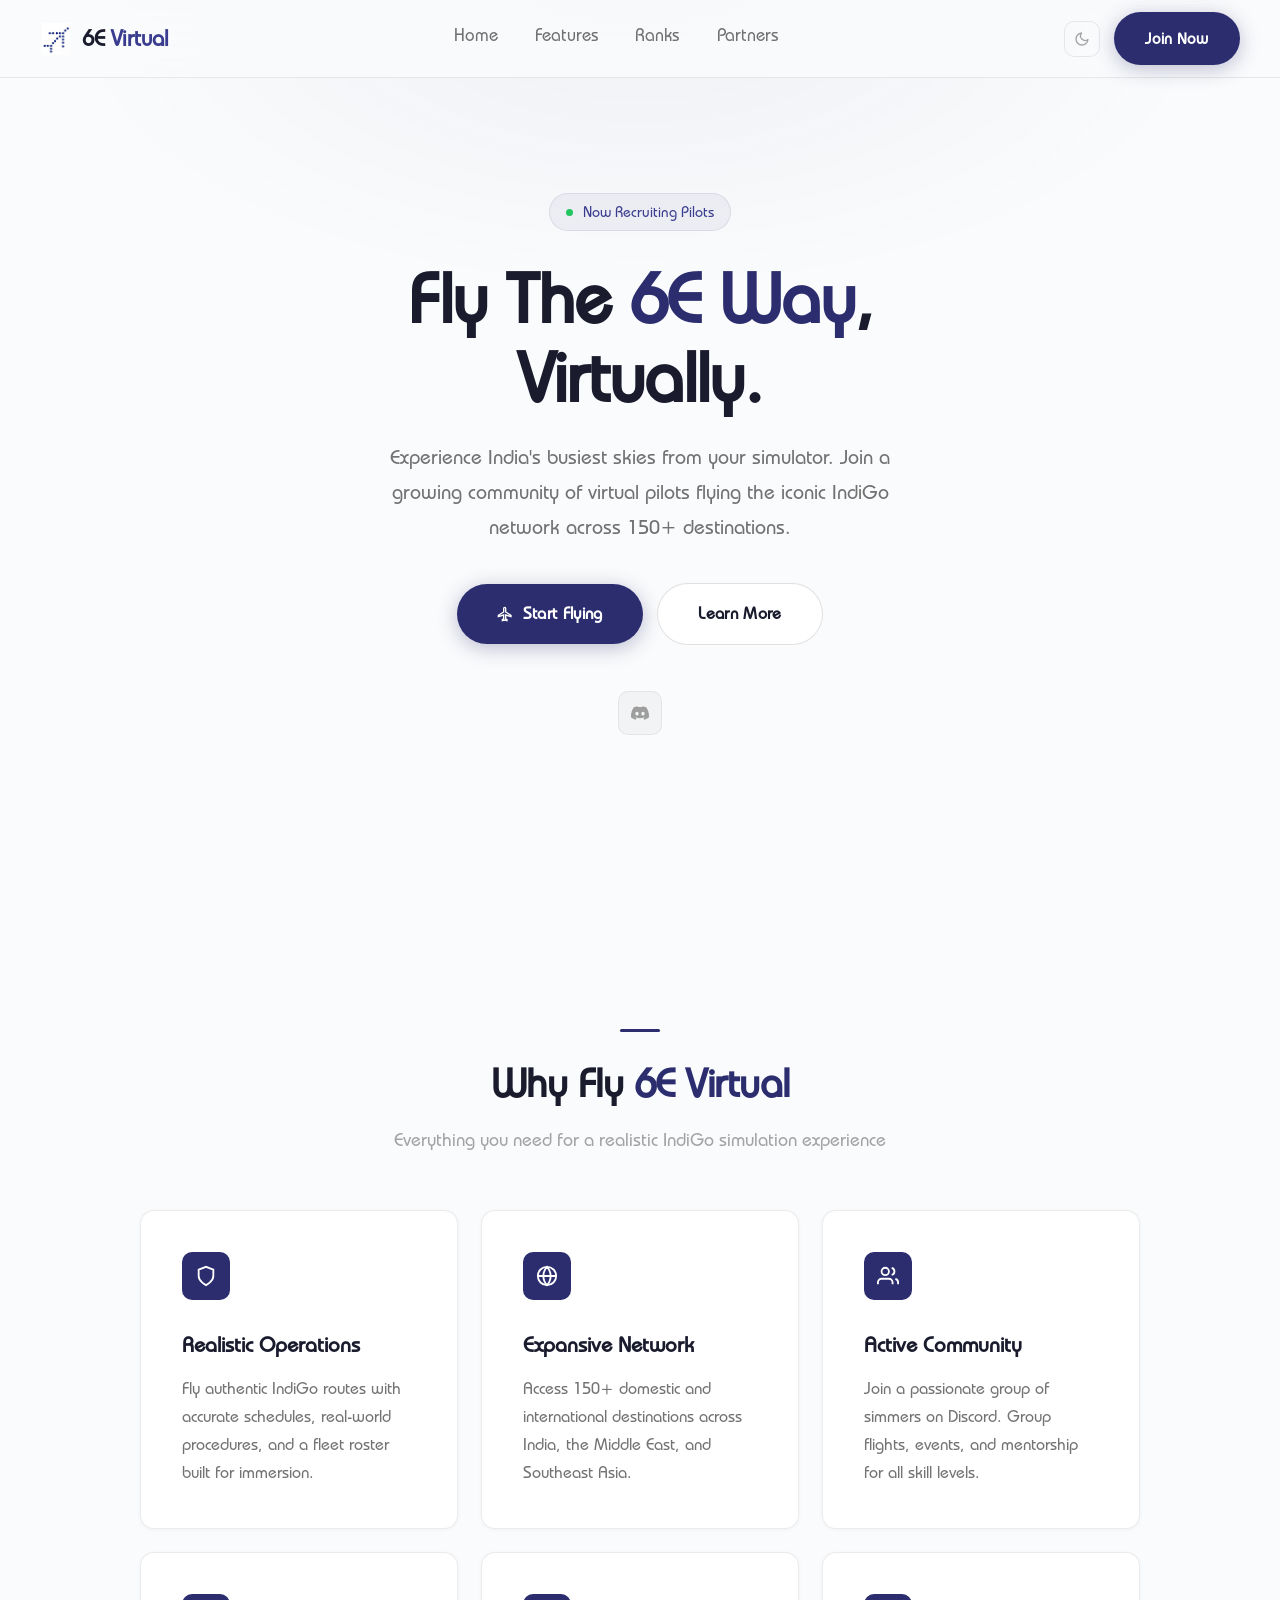
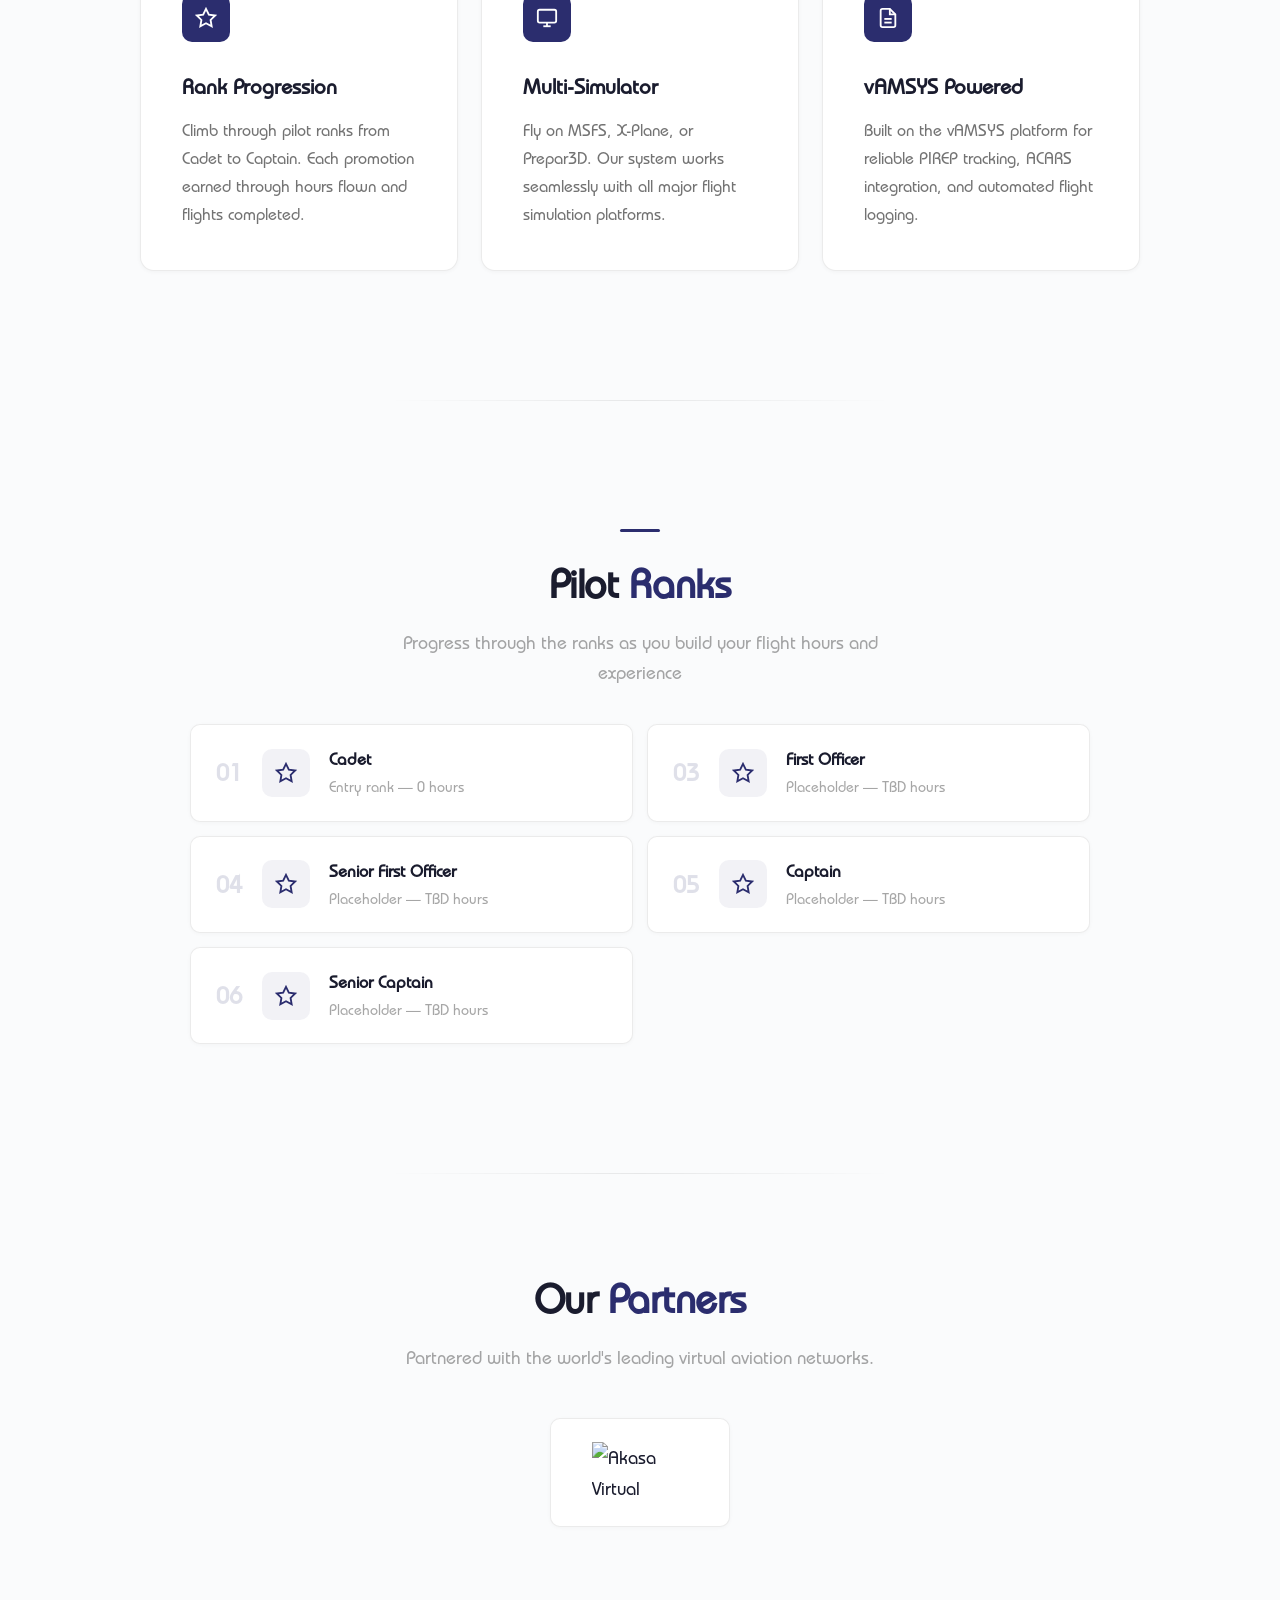
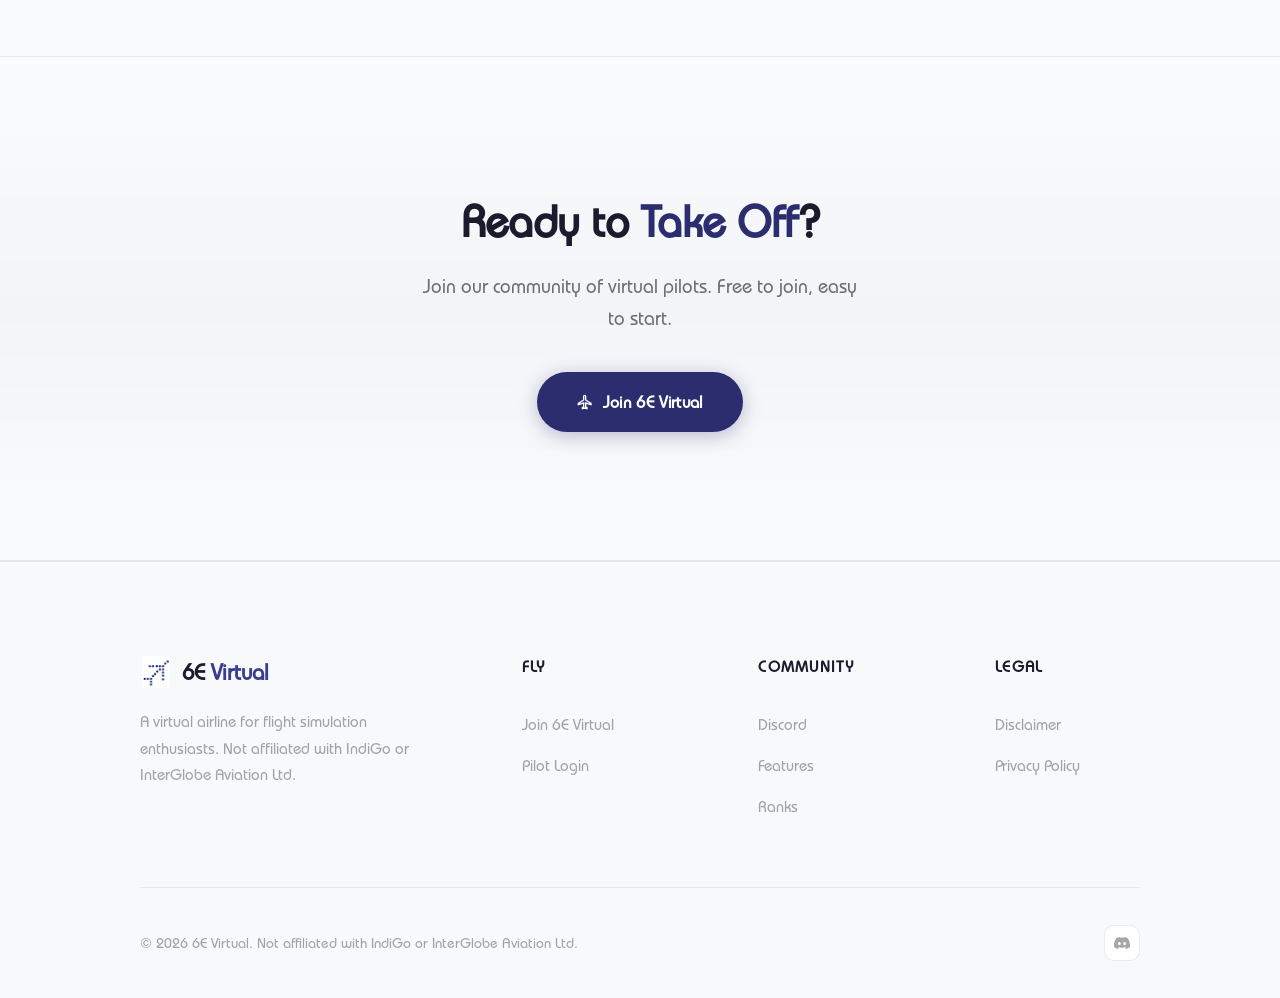
==== index.html @ de53a510 "Initial commit" ====
<!DOCTYPE html>
<html lang="en" data-theme="dark">
<head>
    <meta charset="UTF-8">
    <meta name="viewport" content="width=device-width, initial-scale=1.0">
    <title>6E Virtual | India's Premier Virtual Airline</title>
    <meta name="description" content="6E Virtual — Experience India's skies in flight simulation. Join our community of virtual aviators flying the IndiGo network.">

    <link rel="apple-touch-icon" sizes="180x180" href="favicon/apple-touch-icon.png">
    <link rel="icon" type="image/png" sizes="32x32" href="favicon/favicon-32x32.png">
    <link rel="icon" type="image/png" sizes="16x16" href="favicon/favicon-16x16.png">
    <link rel="icon" type="image/x-icon" href="favicon/favicon.ico">
    <link rel="manifest" href="favicon/site.webmanifest">

    <script>
        (function() {
            const saved = localStorage.getItem('6e-virtual-theme');
            const theme = saved || (window.matchMedia('(prefers-color-scheme: light)').matches ? 'light' : 'dark');
            document.documentElement.setAttribute('data-theme', theme);
        })();
    </script>

    <!-- Fonts: Bauhaus Medium (local) + Outfit (fallback) + Space Mono -->
    <link rel="preconnect" href="https://fonts.googleapis.com">
    <link rel="preconnect" href="https://fonts.gstatic.com" crossorigin>
    <link href="https://fonts.googleapis.com/css2?family=Outfit:wght@300;400;500;600;700;800&family=Space+Mono:wght@400;700&display=swap" rel="stylesheet">

    <link rel="stylesheet" href="css/variables.css">
    <link rel="stylesheet" href="css/base.css">
    <link rel="stylesheet" href="css/components.css">
    <link rel="stylesheet" href="css/layout.css">
    <link rel="stylesheet" href="css/responsive.css">
    <link rel="stylesheet" href="css/theme.css">
</head>
<body>

    <!-- Background -->
    <div class="bg-atmosphere"></div>

    <!-- ============================================
         Navigation
         ============================================ -->
    <nav id="navbar" style="transition: transform 0.3s ease, background 0.3s ease, box-shadow 0.3s ease;">
        <div class="nav-container">
            <a href="index.html" class="logo">
                <img src="images/logo-dark.png" alt="6E Virtual" class="logo-icon logo-dark">
                <img src="images/logo-light.png" alt="6E Virtual" class="logo-icon logo-light">
                <span class="logo-text">6E <span>Virtual</span></span>
            </a>

            <div class="nav-links">
                <a href="#hero">Home</a>
                <a href="#features">Features</a>
                <a href="#ranks">Ranks</a>
                <!-- <a href="#map">Live Map</a> -->
                <a href="#partners">Partners</a>
            </div>

            <div class="nav-cta">
                <button class="theme-toggle" aria-label="Toggle theme">
                    <svg class="icon-sun" viewBox="0 0 24 24" fill="none" stroke="currentColor" stroke-width="2" stroke-linecap="round" stroke-linejoin="round"><circle cx="12" cy="12" r="5"/><line x1="12" y1="1" x2="12" y2="3"/><line x1="12" y1="21" x2="12" y2="23"/><line x1="4.22" y1="4.22" x2="5.64" y2="5.64"/><line x1="18.36" y1="18.36" x2="19.78" y2="19.78"/><line x1="1" y1="12" x2="3" y2="12"/><line x1="21" y1="12" x2="23" y2="12"/><line x1="4.22" y1="19.78" x2="5.64" y2="18.36"/><line x1="18.36" y1="5.64" x2="19.78" y2="4.22"/></svg>
                    <svg class="icon-moon" viewBox="0 0 24 24" fill="none" stroke="currentColor" stroke-width="2" stroke-linecap="round" stroke-linejoin="round"><path d="M21 12.79A9 9 0 1 1 11.21 3 7 7 0 0 0 21 12.79z"/></svg>
                </button>
                <a href="#" class="btn btn-primary" target="_blank">Join Now</a>
            </div>
        </div>
    </nav>


    <!-- ============================================
         Hero
         ============================================ -->
    <section class="hero" id="hero">
        <div class="hero-content">
            <div class="hero-badge" style="animation: fadeInUp 0.6s ease-out;">
                <span class="pulse"></span>
                Now Recruiting Pilots
            </div>

            <h1>
                Fly The <span class="gradient-text">6E Way</span>,<br>
                Virtually.
            </h1>

            <p class="hero-subtitle">
                Experience India's busiest skies from your simulator. Join a growing community of virtual pilots flying the iconic IndiGo network across 150+ destinations.
            </p>

            <div class="hero-ctas">
                <a href="#" class="btn btn-primary btn-large" target="_blank">
                    <svg viewBox="0 0 24 24" fill="none" stroke="currentColor" stroke-width="2"><path d="M21 16v-2l-8-5V3.5c0-.83-.67-1.5-1.5-1.5S10 2.67 10 3.5V9l-8 5v2l8-2.5V19l-2 1.5V22l3.5-1 3.5 1v-1.5L13 19v-5.5l8 2.5z"/></svg>
                    Start Flying
                </a>
                <a href="#features" class="btn btn-outline btn-large">
                    Learn More
                </a>
            </div>

            <div class="hero-social">
                <a href="https://discord.gg/jCjDeH5Kcd" class="social-link" target="_blank" title="Discord">
                    <svg viewBox="0 0 24 24" fill="currentColor">
                        <path d="M20.317 4.37a19.791 19.791 0 0 0-4.885-1.515.074.074 0 0 0-.079.037c-.21.375-.444.864-.608 1.25a18.27 18.27 0 0 0-5.487 0 12.64 12.64 0 0 0-.617-1.25.077.077 0 0 0-.079-.037A19.736 19.736 0 0 0 3.677 4.37a.07.07 0 0 0-.032.027C.533 9.046-.32 13.58.099 18.057a.082.082 0 0 0 .031.057 19.9 19.9 0 0 0 5.993 3.03.078.078 0 0 0 .084-.028 14.09 14.09 0 0 0 1.226-1.994.076.076 0 0 0-.041-.106 13.107 13.107 0 0 1-1.872-.892.077.077 0 0 1-.008-.128 10.2 10.2 0 0 0 .372-.292.074.074 0 0 1 .077-.01c3.928 1.793 8.18 1.793 12.062 0a.074.074 0 0 1 .078.01c.12.098.246.198.373.292a.077.077 0 0 1-.006.127 12.299 12.299 0 0 1-1.873.892.077.077 0 0 0-.041.107c.36.698.772 1.362 1.225 1.993a.076.076 0 0 0 .084.028 19.839 19.839 0 0 0 6.002-3.03.077.077 0 0 0 .032-.054c.5-5.177-.838-9.674-3.549-13.66a.061.061 0 0 0-.031-.03zM8.02 15.33c-1.183 0-2.157-1.085-2.157-2.419 0-1.333.956-2.419 2.157-2.419 1.21 0 2.176 1.096 2.157 2.42 0 1.333-.956 2.418-2.157 2.418zm7.975 0c-1.183 0-2.157-1.085-2.157-2.419 0-1.333.955-2.419 2.157-2.419 1.21 0 2.176 1.096 2.157 2.42 0 1.333-.946 2.418-2.157 2.418z"/>
                    </svg>                
                </a>
            </div>
        </div>

        <!--<div class="scroll-cue">
            <span>Scroll</span>
            <div class="scroll-cue-line"></div>
        </div>-->
    </section>


    <!-- Ticker
    <div class="ticker-strip">
        <div class="ticker-track">
            <div class="ticker-item"><span class="ticker-dot"></span>MSFS · X-Plane · Prepar3D</div>
            <div class="ticker-item"><span class="ticker-dot"></span>150+ Destinations</div>
            <div class="ticker-item"><span class="ticker-dot"></span>vAMSYS Powered</div>
            <div class="ticker-item"><span class="ticker-dot"></span>A320neo · ATR 72</div>
            <div class="ticker-item"><span class="ticker-dot"></span>Domestic & International</div>
            <div class="ticker-item"><span class="ticker-dot"></span>Free to Join</div>
            <div class="ticker-item"><span class="ticker-dot"></span>Active Discord Community</div>
            <div class="ticker-item"><span class="ticker-dot"></span>SimBrief Integration</div>
            <div class="ticker-item"><span class="ticker-dot"></span>MSFS · X-Plane · Prepar3D</div>
            <div class="ticker-item"><span class="ticker-dot"></span>150+ Destinations</div>
            <div class="ticker-item"><span class="ticker-dot"></span>vAMSYS Powered</div>
            <div class="ticker-item"><span class="ticker-dot"></span>A320neo · ATR 72</div>
            <div class="ticker-item"><span class="ticker-dot"></span>A320neo · ATR 72</div>
            <div class="ticker-item"><span class="ticker-dot"></span>A320neo · ATR 72</div>
            <div class="ticker-item"><span class="ticker-dot"></span>Domestic & International</div>
            <div class="ticker-item"><span class="ticker-dot"></span>Free to Join</div>
            <div class="ticker-item"><span class="ticker-dot"></span>Active Discord Community</div>
            <div class="ticker-item"><span class="ticker-dot"></span>SimBrief Integration</div>
        </div>
    </div> -->


    <!-- ============================================
         Statistics (COMMENTED OUT)
         ============================================ -->
    <!--
    <section class="stats-section" id="stats">...</section>
    -->


    <!-- ============================================
         Live Flight Map (COMMENTED OUT)
         ============================================ -->
    <!--
    <section class="map-section" id="map">...</section>
    -->


    <!-- ============================================
         Features
         ============================================ -->
    <section class="features-section" id="features">
        <div class="section-header reveal" style="flex-direction:column;align-items:center;text-align:center;">
            <div class="section-line"></div>
            <h2 class="section-title">Why Fly <span class="gradient-text">6E Virtual</span></h2>
            <p class="section-subtitle">Everything you need for a realistic IndiGo simulation experience</p>
        </div>

        <div class="features-grid">
            <div class="feature-card reveal reveal-delay-1">
                <div class="feature-icon">
                    <svg viewBox="0 0 24 24" fill="none" stroke="currentColor" stroke-width="2"><path d="M12 22s8-4 8-10V5l-8-3-8 3v7c0 6 8 10 8 10z"/></svg>
                </div>
                <h3>Realistic Operations</h3>
                <p>Fly authentic IndiGo routes with accurate schedules, real-world procedures, and a fleet roster built for immersion.</p>
            </div>

            <div class="feature-card reveal reveal-delay-2">
                <div class="feature-icon">
                    <svg viewBox="0 0 24 24" fill="none" stroke="currentColor" stroke-width="2"><circle cx="12" cy="12" r="10"/><path d="M2 12h20M12 2a15.3 15.3 0 014 10 15.3 15.3 0 01-4 10 15.3 15.3 0 01-4-10A15.3 15.3 0 0112 2z"/></svg>
                </div>
                <h3>Expansive Network</h3>
                <p>Access 150+ domestic and international destinations across India, the Middle East, and Southeast Asia.</p>
            </div>

            <div class="feature-card reveal reveal-delay-3">
                <div class="feature-icon">
                    <svg viewBox="0 0 24 24" fill="none" stroke="currentColor" stroke-width="2"><path d="M17 21v-2a4 4 0 00-4-4H5a4 4 0 00-4 4v2"/><circle cx="9" cy="7" r="4"/><path d="M23 21v-2a4 4 0 00-3-3.87M16 3.13a4 4 0 010 7.75"/></svg>
                </div>
                <h3>Active Community</h3>
                <p>Join a passionate group of simmers on Discord. Group flights, events, and mentorship for all skill levels.</p>
            </div>

            <div class="feature-card reveal reveal-delay-1">
                <div class="feature-icon">
                    <svg viewBox="0 0 24 24" fill="none" stroke="currentColor" stroke-width="2"><polygon points="12 2 15.09 8.26 22 9.27 17 14.14 18.18 21.02 12 17.77 5.82 21.02 7 14.14 2 9.27 8.91 8.26 12 2"/></svg>
                </div>
                <h3>Rank Progression</h3>
                <p>Climb through pilot ranks from Cadet to Captain. Each promotion earned through hours flown and flights completed.</p>
            </div>

            <div class="feature-card reveal reveal-delay-2">
                <div class="feature-icon">
                    <svg viewBox="0 0 24 24" fill="none" stroke="currentColor" stroke-width="2"><rect x="2" y="3" width="20" height="14" rx="2"/><line x1="8" y1="21" x2="16" y2="21"/><line x1="12" y1="17" x2="12" y2="21"/></svg>
                </div>
                <h3>Multi-Simulator</h3>
                <p>Fly on MSFS, X-Plane, or Prepar3D. Our system works seamlessly with all major flight simulation platforms.</p>
            </div>

            <div class="feature-card reveal reveal-delay-3">
                <div class="feature-icon">
                    <svg viewBox="0 0 24 24" fill="none" stroke="currentColor" stroke-width="2"><path d="M14 2H6a2 2 0 00-2 2v16a2 2 0 002 2h12a2 2 0 002-2V8z"/><polyline points="14 2 14 8 20 8"/><line x1="16" y1="13" x2="8" y2="13"/><line x1="16" y1="17" x2="8" y2="17"/></svg>
                </div>
                <h3>vAMSYS Powered</h3>
                <p>Built on the vAMSYS platform for reliable PIREP tracking, ACARS integration, and automated flight logging.</p>
            </div>
        </div>
    </section>


    <!-- Separator -->
    <div class="separator"></div>


    <!-- ============================================
         EFB (COMMENTED OUT)
         ============================================ -->
    <!--
    <section class="efb-section" id="efb">...</section>
    -->


    <!-- ============================================
         Ranks
         ============================================ -->
    <section class="ranks-section" id="ranks">
        <div class="ranks-header reveal">
            <div class="section-line"></div>
            <h2>Pilot <span class="gradient-text">Ranks</span></h2>
            <p>Progress through the ranks as you build your flight hours and experience</p>
        </div>

        <div class="ranks-grid">
            <div class="rank-card reveal reveal-delay-1">
                <div class="rank-number">01</div>
                <div class="rank-icon"><svg viewBox="0 0 24 24" fill="none" stroke="currentColor" stroke-width="2"><polygon points="12 2 15.09 8.26 22 9.27 17 14.14 18.18 21.02 12 17.77 5.82 21.02 7 14.14 2 9.27 8.91 8.26 12 2"/></svg></div>
                <div class="rank-info"><div class="rank-name">Cadet</div><div class="rank-requirements">Entry rank — 0 hours</div></div>
            </div>
            <!--<div class="rank-card reveal reveal-delay-2">
                <div class="rank-number">02</div>
                <div class="rank-icon"><svg viewBox="0 0 24 24" fill="none" stroke="currentColor" stroke-width="2"><polygon points="12 2 15.09 8.26 22 9.27 17 14.14 18.18 21.02 12 17.77 5.82 21.02 7 14.14 2 9.27 8.91 8.26 12 2"/></svg></div>
                <div class="rank-info"><div class="rank-name">Second Officer</div><div class="rank-requirements">Placeholder — TBD hours</div></div>
            </div>-->
            <div class="rank-card reveal reveal-delay-3">
                <div class="rank-number">03</div>
                <div class="rank-icon"><svg viewBox="0 0 24 24" fill="none" stroke="currentColor" stroke-width="2"><polygon points="12 2 15.09 8.26 22 9.27 17 14.14 18.18 21.02 12 17.77 5.82 21.02 7 14.14 2 9.27 8.91 8.26 12 2"/></svg></div>
                <div class="rank-info"><div class="rank-name">First Officer</div><div class="rank-requirements">Placeholder — TBD hours</div></div>
            </div>
            <div class="rank-card reveal reveal-delay-4">
                <div class="rank-number">04</div>
                <div class="rank-icon"><svg viewBox="0 0 24 24" fill="none" stroke="currentColor" stroke-width="2"><polygon points="12 2 15.09 8.26 22 9.27 17 14.14 18.18 21.02 12 17.77 5.82 21.02 7 14.14 2 9.27 8.91 8.26 12 2"/></svg></div>
                <div class="rank-info"><div class="rank-name">Senior First Officer</div><div class="rank-requirements">Placeholder — TBD hours</div></div>
            </div>
            <div class="rank-card reveal reveal-delay-5">
                <div class="rank-number">05</div>
                <div class="rank-icon"><svg viewBox="0 0 24 24" fill="none" stroke="currentColor" stroke-width="2"><polygon points="12 2 15.09 8.26 22 9.27 17 14.14 18.18 21.02 12 17.77 5.82 21.02 7 14.14 2 9.27 8.91 8.26 12 2"/></svg></div>
                <div class="rank-info"><div class="rank-name">Captain</div><div class="rank-requirements">Placeholder — TBD hours</div></div>
            </div>
            <div class="rank-card reveal reveal-delay-6">
                <div class="rank-number">06</div>
                <div class="rank-icon"><svg viewBox="0 0 24 24" fill="none" stroke="currentColor" stroke-width="2"><polygon points="12 2 15.09 8.26 22 9.27 17 14.14 18.18 21.02 12 17.77 5.82 21.02 7 14.14 2 9.27 8.91 8.26 12 2"/></svg></div>
                <div class="rank-info"><div class="rank-name">Senior Captain</div><div class="rank-requirements">Placeholder — TBD hours</div></div>
            </div>
        </div>
    </section>


    <!-- Separator -->
    <div class="separator"></div>


    <!-- ============================================
    PARTNERS SECTION
    Add this before the Footer in index.html
    ============================================ -->

    <!-- Partners Section -->
    <section class="partners-section" id="partners">
        <div class="partners-header">
            <h2>Our <span class="gradient-text">Partners</span></h2>
            <p>Partnered with the world's leading virtual aviation networks.</p>
        </div>
        <div class="partners-grid">
            
            <!-- Partner 1: Golden Age Aviation -->
            <a href="https://www.akasavirtual.com/" class="partner-logo" target="_blank">
                <img src="Images/Akasa.png" alt="Akasa Virtual">
            </a>
            
            <!-- Partner 2: Add more partners like this -->
            
            <!--<a href="https://spicejetva.org/" class="partner-logo" target="_blank">
                <img src="Images/Partners/spicejet.png" alt="SpiceJet Virtual">
            </a>-->
        </div>
    </section>


    <!-- ============================================
         CTA
         ============================================ -->
    <section class="cta-banner reveal">
        <h2>Ready to <span class="gradient-text">Take Off</span>?</h2>
        <p>Join our community of virtual pilots. Free to join, easy to start.</p>
        <a href="#" class="btn btn-primary btn-large" target="_blank">
            <svg viewBox="0 0 24 24" fill="none" stroke="currentColor" stroke-width="2"><path d="M21 16v-2l-8-5V3.5c0-.83-.67-1.5-1.5-1.5S10 2.67 10 3.5V9l-8 5v2l8-2.5V19l-2 1.5V22l3.5-1 3.5 1v-1.5L13 19v-5.5l8 2.5z"/></svg>
            Join 6E Virtual
        </a>
    </section>


    <!-- ============================================
         Footer
         ============================================ -->
    <footer>
        <div class="footer-container">
            <div class="footer-grid">
                <div class="footer-brand">
                    <a href="index.html" class="logo">
                        <img src="images/logo-dark.png" alt="6E Virtual" class="logo-icon logo-dark">
                        <img src="images/logo-light.png" alt="6E Virtual" class="logo-icon logo-light">
                        <span class="logo-text">6E <span>Virtual</span></span>
                    </a>
                    <p class="footer-description">A virtual airline for flight simulation enthusiasts. Not affiliated with IndiGo or InterGlobe Aviation Ltd.</p>
                </div>

                <div class="footer-column">
                    <h4>Fly</h4>
                    <ul>
                        <li><a href="#">Join 6E Virtual</a></li>
                        <li><a href="#">Pilot Login</a></li>
                    </ul>
                </div>

                <div class="footer-column">
                    <h4>Community</h4>
                    <ul>
                        <li><a href="https://discord.gg/jCjDeH5Kcd" target="_blank">Discord</a></li>
                        <li><a href="#features">Features</a></li>
                        <li><a href="#ranks">Ranks</a></li>
                    </ul>
                </div>

                <div class="footer-column">
                    <h4>Legal</h4>
                    <ul>
                        <li><a href="disclaimer.html">Disclaimer</a></li>
                        <li><a href="privacypolicy.html">Privacy Policy</a></li>
                    </ul>
                </div>
            </div>

            <div class="footer-bottom">
                <p class="footer-copyright">&copy; 2026 6E Virtual. Not affiliated with IndiGo or InterGlobe Aviation Ltd.</p>
                <div class="footer-social">
                    <a href="https://discord.gg/jCjDeH5Kcd" target="_blank" title="Discord">
                        <svg viewBox="0 0 24 24" fill="currentColor">
                            <path d="M20.317 4.37a19.791 19.791 0 0 0-4.885-1.515.074.074 0 0 0-.079.037c-.21.375-.444.864-.608 1.25a18.27 18.27 0 0 0-5.487 0 12.64 12.64 0 0 0-.617-1.25.077.077 0 0 0-.079-.037A19.736 19.736 0 0 0 3.677 4.37a.07.07 0 0 0-.032.027C.533 9.046-.32 13.58.099 18.057a.082.082 0 0 0 .031.057 19.9 19.9 0 0 0 5.993 3.03.078.078 0 0 0 .084-.028 14.09 14.09 0 0 0 1.226-1.994.076.076 0 0 0-.041-.106 13.107 13.107 0 0 1-1.872-.892.077.077 0 0 1-.008-.128 10.2 10.2 0 0 0 .372-.292.074.074 0 0 1 .077-.01c3.928 1.793 8.18 1.793 12.062 0a.074.074 0 0 1 .078.01c.12.098.246.198.373.292a.077.077 0 0 1-.006.127 12.299 12.299 0 0 1-1.873.892.077.077 0 0 0-.041.107c.36.698.772 1.362 1.225 1.993a.076.076 0 0 0 .084.028 19.839 19.839 0 0 0 6.002-3.03.077.077 0 0 0 .032-.054c.5-5.177-.838-9.674-3.549-13.66a.061.061 0 0 0-.031-.03zM8.02 15.33c-1.183 0-2.157-1.085-2.157-2.419 0-1.333.956-2.419 2.157-2.419 1.21 0 2.176 1.096 2.157 2.42 0 1.333-.956 2.418-2.157 2.418zm7.975 0c-1.183 0-2.157-1.085-2.157-2.419 0-1.333.955-2.419 2.157-2.419 1.21 0 2.176 1.096 2.157 2.42 0 1.333-.946 2.418-2.157 2.418z"/>
                        </svg>                    
                    </a>
                </div>
            </div>
        </div>
    </footer>

    <script src="js/config.js"></script>
    <script src="js/theme.js"></script>
    <script src="js/stats.js"></script>
    <script src="js/main.js"></script>
</body>
</html>
---- css/variables.css ----
/* ============================================
   6E Virtual - Design Tokens v3.0
   IndiGo Navy + White + Grays
   ============================================ */

:root {
    /* Brand — IndiGo Navy */
    --color-primary: #2B2D6E;
    --color-primary-bright: #3A3D8F;
    --color-primary-dark: #1C1E4A;
    --color-primary-light: rgba(43, 45, 110, 0.08);

    /* Neutrals */
    --white: #FFFFFF;
    --gray-50: #F8F9FA;
    --gray-100: #F1F3F5;
    --gray-200: #E9ECEF;
    --gray-300: #DEE2E6;
    --gray-400: #ADB5BD;
    --gray-500: #868E96;
    --gray-600: #495057;
    --gray-700: #343A40;
    --gray-800: #212529;
    --gray-900: #0D0F12;

    /* Backgrounds */
    --bg-dark: #0A0B14;
    --bg-surface: #10111E;
    --bg-card: rgba(255, 255, 255, 0.03);

    /* Borders */
    --border-color: rgba(255, 255, 255, 0.07);

    /* Text */
    --text-primary: #FFFFFF;
    --text-secondary: rgba(255, 255, 255, 0.6);
    --text-muted: rgba(255, 255, 255, 0.35);

    /* Status */
    --color-success: #22C55E;
    --color-info: #3B82F6;
    --color-warning: #F59E0B;

    /* Typography — Bauhaus Medium (official IndiGo font) */
    --font-primary: 'Bauhaus Medium', 'Outfit', sans-serif;
    --font-body: 'Bauhaus Medium', 'Outfit', sans-serif;
    --font-mono: 'Space Mono', monospace;

    /* Spacing */
    --spacing-xs: 0.5rem;
    --spacing-sm: 1rem;
    --spacing-md: 1.5rem;
    --spacing-lg: 2rem;
    --spacing-xl: 3rem;
    --spacing-2xl: 5rem;
    --spacing-3xl: 7rem;

    /* Radius */
    --radius-sm: 6px;
    --radius-md: 10px;
    --radius-lg: 14px;
    --radius-xl: 20px;
    --radius-full: 50px;

    /* Shadows */
    --shadow-sm: 0 1px 8px rgba(0, 0, 0, 0.15);
    --shadow-md: 0 8px 30px rgba(0, 0, 0, 0.2);
    --shadow-lg: 0 20px 50px rgba(0, 0, 0, 0.3);
    --shadow-primary: 0 4px 20px rgba(43, 45, 110, 0.3);

    /* Transitions */
    --transition-fast: 0.15s ease;
    --transition-base: 0.3s ease;
    --transition-slow: 0.5s cubic-bezier(0.22, 1, 0.36, 1);

    /* Layout */
    --max-width: 1200px;
    --max-width-sm: 1000px;
}
---- css/base.css ----
/* ============================================
   6E Virtual - Base v3.0
   Clean & Professional
   ============================================ */

/* ============================================
   Custom Font — Bauhaus Medium (IndiGo)
   ============================================ */

@font-face {
    font-family: 'Bauhaus Medium';
    src: url('../fonts/ITC Bauhaus Medium.otf') format('opentype');
    font-weight: 400;
    font-style: normal;
    font-display: swap;
}

*, *::before, *::after { margin: 0; padding: 0; box-sizing: border-box; }
html { scroll-behavior: smooth; font-size: 115%; }

body {
    font-family: var(--font-body);
    background: var(--bg-dark);
    color: var(--text-primary);
    line-height: 1.65;
    overflow-x: hidden;
    -webkit-font-smoothing: antialiased;
    -moz-osx-font-smoothing: grayscale;
}

a { text-decoration: none; color: inherit; }
ul { list-style: none; }
img { max-width: 100%; height: auto; }
button { font-family: var(--font-body); }


/* ============================================
   Background — Subtle single gradient
   ============================================ */

.bg-atmosphere {
    position: fixed; top: 0; left: 0;
    width: 100%; height: 100%;
    z-index: -1; pointer-events: none;
    background: radial-gradient(ellipse 70% 50% at 50% 0%, rgba(43, 45, 110, 0.12), transparent 65%);
}


/* ============================================
   Animations — Restrained
   ============================================ */

@keyframes fadeInUp {
    from { opacity: 0; transform: translateY(25px); }
    to { opacity: 1; transform: translateY(0); }
}

@keyframes fadeIn {
    from { opacity: 0; }
    to { opacity: 1; }
}

@keyframes pulse-dot {
    0%, 100% { opacity: 1; transform: scale(1); }
    50% { opacity: 0.4; transform: scale(1.3); }
}

@keyframes ticker-scroll {
    0% { transform: translateX(0); }
    100% { transform: translateX(-50%); }
}

@keyframes glow-line {
    0%, 100% { opacity: 0.3; }
    50% { opacity: 0.8; }
}


/* ============================================
   Scroll Reveal
   ============================================ */

.reveal {
    opacity: 0;
    transform: translateY(25px);
    transition: opacity 0.6s ease, transform 0.6s ease;
}

.reveal.visible {
    opacity: 1;
    transform: translateY(0);
}

.reveal-delay-1 { transition-delay: 0.08s; }
.reveal-delay-2 { transition-delay: 0.16s; }
.reveal-delay-3 { transition-delay: 0.24s; }
.reveal-delay-4 { transition-delay: 0.32s; }
.reveal-delay-5 { transition-delay: 0.40s; }
.reveal-delay-6 { transition-delay: 0.48s; }


/* ============================================
   Utilities
   ============================================ */

.gradient-text {
    color: var(--color-primary-bright);
}

[data-theme="light"] .gradient-text {
    color: var(--color-primary);
}

.section-line {
    width: 40px; height: 3px;
    background: var(--color-primary);
    border-radius: 2px;
    margin: 0 auto var(--spacing-sm);
}

.separator {
    width: 100%; max-width: 500px;
    height: 1px; margin: 0 auto;
    background: linear-gradient(90deg, transparent, var(--border-color), transparent);
}
---- css/components.css ----
/* ============================================
   6E Virtual - Components v3.0
   Clean, Professional
   ============================================ */


/* ============================================
   Buttons
   ============================================ */

.btn {
    display: inline-flex;
    align-items: center; justify-content: center;
    gap: 0.5rem;
    padding: 0.75rem 1.7rem;
    border-radius: var(--radius-full);
    font-family: var(--font-primary);
    font-weight: 700; font-size: 0.85rem;
    border: none; cursor: pointer;
    transition: all var(--transition-base);
    letter-spacing: 0.02em;
}

.btn-primary {
    background: var(--color-primary);
    color: var(--white);
    box-shadow: var(--shadow-primary);
}

.btn-primary:hover {
    background: var(--color-primary-bright);
    transform: translateY(-2px);
    box-shadow: 0 8px 28px rgba(43, 45, 110, 0.4);
}

.btn-outline {
    background: transparent;
    border: 1.5px solid var(--border-color);
    color: var(--text-primary);
}

.btn-outline:hover {
    border-color: var(--color-primary);
    color: var(--color-primary-bright);
    background: var(--color-primary-light);
}

.btn-large {
    padding: 0.9rem 2.2rem;
    font-size: 0.9rem;
}

.btn svg { width: 16px; height: 16px; }


/* ============================================
   Feature Cards
   ============================================ */

.feature-card {
    background: var(--bg-surface);
    border: 1px solid var(--border-color);
    border-radius: var(--radius-lg);
    padding: 2.25rem;
    transition: all var(--transition-base);
    position: relative;
}

.feature-card::before {
    content: '';
    position: absolute; top: 0; left: 24px; right: 24px;
    height: 1px;
    background: linear-gradient(90deg, transparent, var(--color-primary), transparent);
    opacity: 0;
    transition: opacity var(--transition-base);
}

.feature-card:hover {
    transform: translateY(-4px);
    border-color: rgba(43, 45, 110, 0.2);
    box-shadow: var(--shadow-md);
}

.feature-card:hover::before { opacity: 0.5; }

.feature-icon {
    width: 48px; height: 48px;
    background: var(--color-primary);
    border-radius: var(--radius-md);
    display: flex; align-items: center; justify-content: center;
    margin-bottom: var(--spacing-md);
}

.feature-icon svg { width: 22px; height: 22px; stroke: var(--white); }

.feature-card h3 {
    font-family: var(--font-primary);
    font-size: 1.15rem; font-weight: 700;
    margin-bottom: 0.6rem;
    color: var(--text-primary);
}

.feature-card p {
    color: var(--text-secondary);
    line-height: 1.7; font-size: 0.9rem;
}


/* ============================================
   Rank Cards
   ============================================ */

.rank-card {
    background: var(--bg-surface);
    border: 1px solid var(--border-color);
    border-radius: var(--radius-md);
    padding: 1.15rem 1.25rem;
    display: flex; align-items: center; gap: 1rem;
    transition: all var(--transition-base);
}

.rank-card:hover {
    border-color: rgba(43, 45, 110, 0.25);
    transform: translateX(4px);
    box-shadow: var(--shadow-sm);
}

.rank-number {
    font-family: var(--font-primary);
    font-size: 1.3rem; font-weight: 700;
    color: rgba(43, 45, 110, 0.25);
    min-width: 30px; flex-shrink: 0;
    text-align: center;
}

.rank-icon {
    width: 48px; height: 48px;
    background: var(--color-primary-light);
    border-radius: var(--radius-md);
    display: flex; align-items: center; justify-content: center;
    flex-shrink: 0; overflow: hidden;
}

.rank-icon svg { width: 22px; height: 22px; color: var(--color-primary); }
.rank-image { width: 100%; height: 100%; object-fit: contain; padding: 5px; }

.rank-info { flex: 1; }

.rank-name {
    font-family: var(--font-primary);
    font-weight: 700; color: var(--text-primary);
    font-size: 0.92rem;
}

.rank-requirements {
    font-size: 0.8rem; color: var(--text-muted);
    margin-top: 1px;
}


/* ============================================
   Badges
   ============================================ */

.hero-badge {
    display: inline-flex; align-items: center;
    gap: var(--spacing-xs);
    padding: 6px 16px;
    border-radius: var(--radius-full);
    font-family: var(--font-body);
    font-size: 0.8rem; font-weight: 500;
    background: var(--color-primary-light);
    border: 1px solid rgba(43, 45, 110, 0.15);
    color: var(--color-primary-bright);
    margin-bottom: var(--spacing-md);
}

.hero-badge .pulse {
    width: 7px; height: 7px;
    background: var(--color-success);
    border-radius: 50%;
    animation: pulse-dot 2s infinite;
}


/* ============================================
   Ticker Strip
   ============================================ */

.ticker-strip {
    width: 100%; overflow: hidden;
    padding: 0.85rem 0;
    border-top: 1px solid var(--border-color);
    border-bottom: 1px solid var(--border-color);
}

.ticker-track {
    display: flex;
    animation: ticker-scroll 45s linear infinite;
    width: max-content;
}

.ticker-item {
    display: flex; align-items: center; gap: 0.6rem;
    padding: 0 2rem;
    white-space: nowrap;
    font-family: var(--font-body);
    font-size: 0.78rem;
    color: var(--text-muted);
    text-transform: uppercase;
    letter-spacing: 0.1em;
}

.ticker-dot {
    width: 3px; height: 3px;
    background: var(--color-primary);
    border-radius: 50%;
}


/* ============================================
   Partner Logos
   ============================================ */

.partner-logo {
    padding: 1.25rem 2.25rem;
    border: 1px solid var(--border-color);
    border-radius: var(--radius-md);
    transition: all var(--transition-base);
    display: flex; align-items: center; justify-content: center;
    max-width: 180px;
    max-height: 180px;
    object-fit: contain;
}

.partner-logo:hover {
    border-color: rgba(43, 45, 110, 0.25);
    transform: translateY(-2px);
    box-shadow: var(--shadow-sm);
}

.partner-name {
    font-family: var(--font-primary);
    font-size: 1rem; font-weight: 600;
    color: var(--text-muted);
    letter-spacing: 0.06em;
}

.partner-logo:hover .partner-name { color: var(--text-secondary); }


/* ============================================
   CTA Banner
   ============================================ */

.cta-banner {
    position: relative;
    padding: var(--spacing-3xl) var(--spacing-lg);
    text-align: center;
}

.cta-banner::before {
    content: '';
    position: absolute; top: 0; left: 0; right: 0; bottom: 0;
    background: linear-gradient(180deg, transparent, rgba(43, 45, 110, 0.06), transparent);
    border-top: 1px solid var(--border-color);
    border-bottom: 1px solid var(--border-color);
}

.cta-banner > * { position: relative; z-index: 1; }

.cta-banner h2 {
    font-family: var(--font-primary);
    font-size: 2.4rem; font-weight: 700;
    margin-bottom: 0.75rem;
    letter-spacing: -0.5px;
}

.cta-banner p {
    color: var(--text-secondary);
    font-size: 1.05rem;
    margin-bottom: var(--spacing-lg);
    max-width: 450px; margin-left: auto; margin-right: auto;
}


/* ============================================
   Flight Cards (map page)
   ============================================ */

.flight-card {
    background: var(--bg-surface);
    border: 1px solid var(--border-color);
    border-radius: var(--radius-md);
    padding: 1rem;
    display: flex; align-items: center; gap: var(--spacing-sm);
    transition: all var(--transition-base);
    cursor: pointer;
}

.flight-card:hover { border-color: var(--color-primary); transform: translateX(3px); }

.flight-icon {
    width: 40px; height: 40px;
    background: var(--color-primary-light);
    border-radius: 50%;
    display: flex; align-items: center; justify-content: center;
    flex-shrink: 0;
}

.flight-icon svg { width: 18px; height: 18px; fill: var(--color-primary); }
.flight-info { flex: 1; min-width: 0; }
.flight-number { font-family: var(--font-mono); font-weight: 700; font-size: 0.9rem; }
.flight-route { color: var(--text-muted); font-size: 0.78rem; }

.flight-status {
    padding: 3px 8px; border-radius: var(--radius-full);
    font-size: 0.68rem; font-weight: 600;
    text-transform: uppercase; flex-shrink: 0;
}

.status-cruise { background: rgba(59,130,246,0.1); color: var(--color-info); }
.status-climb { background: rgba(34,197,94,0.1); color: var(--color-success); }
.status-descent { background: rgba(245,158,11,0.1); color: var(--color-warning); }
---- css/layout.css ----
/* ============================================
   6E Virtual - Layout v3.0
   ============================================ */


/* ============================================
   Navigation — Clean Fixed Bar
   ============================================ */

nav {
    position: fixed; top: 0; left: 0; right: 0;
    z-index: 1000;
    padding: 0.65rem 2rem;
    background: rgba(10, 11, 20, 0.8);
    backdrop-filter: blur(20px);
    -webkit-backdrop-filter: blur(20px);
    border-bottom: 1px solid var(--border-color);
    transition: background var(--transition-base), box-shadow var(--transition-base);
}

nav.scrolled {
    background: rgba(10, 11, 20, 0.95);
    box-shadow: 0 4px 20px rgba(0, 0, 0, 0.15);
}

.nav-container {
    max-width: var(--max-width);
    margin: 0 auto;
    display: flex; justify-content: space-between; align-items: center;
}

.logo { display: flex; align-items: center; gap: 10px; }
.logo-icon { width: 32px; height: 32px; object-fit: contain; }

.logo-text {
    font-family: var(--font-primary);
    font-size: 1.2rem; font-weight: 700;
    color: var(--text-primary);
}

.logo-text span { color: var(--color-primary-bright); }

.nav-links {
    display: flex;
    align-items: center;
    gap: var(--spacing-lg);
}

.nav-links a {
    color: var(--text-secondary);
    font-weight: 500;
    font-size: 0.95rem;
    transition: color var(--transition-base);
    position: relative;
    padding-bottom: 6px;
}

.nav-links a:hover {
    color: var(--text-primary);
}

.nav-links a::after {
    content: '';
    position: absolute;
    bottom: 0;
    left: 0;
    width: 0;
    height: 2px;
    background: var(--color-primary-bright);
    transition: width var(--transition-base);
}

.nav-links a:hover::after {
    width: 100%;
}


.nav-cta { display: flex; gap: 0.75rem; align-items: center; }


/* ============================================
   Hero
   ============================================ */

.hero {
    min-height: 100vh;
    display: flex; align-items: center; justify-content: center;
    padding: 120px var(--spacing-lg) var(--spacing-2xl);
    position: relative;
}

.hero-content {
    max-width: 720px;
    margin: 0 auto;
    display: flex; flex-direction: column; align-items: center;
    text-align: center;
    position: relative; z-index: 1;
}

.hero h1 {
    font-family: var(--font-primary);
    font-size: clamp(2.5rem, 5.5vw, 4.2rem);
    font-weight: 700;
    line-height: 1.12;
    margin-bottom: 1.25rem;
    letter-spacing: -1px;
    animation: fadeInUp 0.7s ease-out 0.1s both;
}

.hero-subtitle {
    font-family: var(--font-body);
    font-size: 1.1rem;
    color: var(--text-secondary);
    margin-bottom: 2rem;
    max-width: 520px;
    line-height: 1.75;
    animation: fadeInUp 0.7s ease-out 0.2s both;
}

.hero-ctas {
    display: flex; gap: 0.75rem; flex-wrap: wrap;
    justify-content: center; align-items: center;
    animation: fadeInUp 0.7s ease-out 0.35s both;
}

.hero-social {
    display: flex; gap: 0.75rem;
    margin-top: 2.5rem;
    animation: fadeInUp 0.7s ease-out 0.5s both;
}

.social-link {
    display: flex; align-items: center; justify-content: center;
    width: 44px; height: 44px;
    background: rgba(255, 255, 255, 0.04);
    border: 1px solid var(--border-color);
    border-radius: var(--radius-md);
    color: var(--text-muted);
    transition: all var(--transition-base);
}

.social-link:hover {
    background: var(--color-primary-light);
    border-color: var(--color-primary);
    color: var(--color-primary);
    transform: translateY(-2px);
}

.social-link svg { width: 18px; height: 18px; }

/* Scroll cue */
.scroll-cue {
    position: absolute;
    bottom: 2.5rem; left: 50%;
    transform: translateX(-50%);
    display: flex; flex-direction: column; align-items: center; gap: 0.4rem;
    animation: fadeIn 1s ease-out 1.2s both;
}

.scroll-cue span {
    font-family: var(--font-body);
    font-size: 0.65rem; color: var(--text-muted);
    text-transform: uppercase; letter-spacing: 0.2em;
}

.scroll-cue-line {
    width: 1px; height: 32px;
    background: linear-gradient(to bottom, var(--color-primary), transparent);
    animation: glow-line 2.5s ease-in-out infinite;
}


/* ============================================
   Section Headers
   ============================================ */

.section-header {
    max-width: var(--max-width-sm);
    margin: 0 auto var(--spacing-xl);
}

.section-title {
    font-family: var(--font-primary);
    font-size: 2.2rem; font-weight: 700;
    margin-bottom: 0.4rem;
    letter-spacing: -0.5px;
}

.section-subtitle {
    font-family: var(--font-body);
    color: var(--text-muted); font-size: 1rem;
}


/* ============================================
   Features
   ============================================ */

.features-section {
    padding: var(--spacing-3xl) var(--spacing-lg);
}

.features-section .section-header { max-width: var(--max-width-sm); }

.features-grid {
    max-width: var(--max-width-sm);
    margin: 0 auto;
    display: grid;
    grid-template-columns: repeat(3, 1fr);
    gap: 1.25rem;
}


/* ============================================
   Ranks
   ============================================ */

.ranks-section {
    padding: var(--spacing-3xl) var(--spacing-lg);
}

.ranks-header {
    max-width: 900px; margin: 0 auto 2rem;
    text-align: center;
}

.ranks-header h2 {
    font-family: var(--font-primary);
    font-size: 2.2rem; font-weight: 700;
    margin-bottom: 0.5rem; letter-spacing: -0.5px;
}

.ranks-header p {
    font-family: var(--font-body);
    color: var(--text-muted); font-size: 1rem;
    max-width: 480px; margin: 0 auto;
}

.ranks-grid {
    max-width: 900px; margin: 0 auto;
    display: grid; grid-template-columns: repeat(2, 1fr);
    gap: 0.75rem;
}


/* ============================================
   Partners
   ============================================ */

.partners-section {
    padding: var(--spacing-2xl) var(--spacing-lg) var(--spacing-3xl);
}

.partners-header {
    text-align: center; margin-bottom: 2.5rem;
}

.partners-header h2 {
    font-family: var(--font-primary);
    font-size: 2.2rem; font-weight: 700;
    margin-bottom: 0.5rem; letter-spacing: -0.5px;
}

.partners-header p {
    font-family: var(--font-body);
    color: var(--text-muted); font-size: 1rem;
}

.partners-grid {
    display: flex; justify-content: center; align-items: center;
    flex-wrap: wrap; gap: 1.25rem;
    max-width: 800px; margin: 0 auto;
}


/* ============================================
   Footer
   ============================================ */

footer {
    padding: var(--spacing-2xl) var(--spacing-lg) var(--spacing-lg);
    border-top: 1px solid var(--border-color);
}

.footer-container { max-width: var(--max-width-sm); margin: 0 auto; }

.footer-grid {
    display: grid;
    grid-template-columns: 2fr repeat(3, 1fr);
    gap: var(--spacing-2xl);
    margin-bottom: var(--spacing-xl);
}

.footer-brand { max-width: 280px; }
.footer-brand .logo { margin-bottom: var(--spacing-sm); }

.footer-description {
    font-family: var(--font-body);
    color: var(--text-muted); font-size: 0.85rem; line-height: 1.7;
    margin-top: 0.75rem;
}

.footer-column h4 {
    font-family: var(--font-primary);
    color: var(--text-primary);
    font-size: 0.85rem; font-weight: 700;
    margin-bottom: var(--spacing-md);
    text-transform: uppercase; letter-spacing: 0.08em;
}

.footer-column li { margin-bottom: 0.6rem; }

.footer-column a {
    font-family: var(--font-body);
    color: var(--text-muted); font-size: 0.85rem;
    transition: color var(--transition-base);
}

.footer-column a:hover { color: var(--color-primary-bright); }

.footer-bottom {
    display: flex; justify-content: space-between; align-items: center;
    padding-top: var(--spacing-lg);
    border-top: 1px solid var(--border-color);
}

.footer-copyright {
    font-family: var(--font-body);
    color: var(--text-muted); font-size: 0.78rem;
}

.footer-social { display: flex; gap: 0.75rem; }

.footer-social a {
    width: 36px; height: 36px;
    background: rgba(255, 255, 255, 0.03);
    border: 1px solid var(--border-color);
    border-radius: var(--radius-md);
    display: flex; align-items: center; justify-content: center;
    transition: all var(--transition-base);
}

.footer-social a:hover {
    background: var(--color-primary);
    border-color: var(--color-primary);
}

.footer-social svg {
    width: 16px; height: 16px;
    fill: var(--text-muted);
    transition: fill var(--transition-base);
}

.footer-social a:hover svg { fill: white; }
---- css/responsive.css ----
/* ============================================
   6E Virtual - Responsive v3.0
   ============================================ */

@media (max-width: 1024px) {
    .features-grid { grid-template-columns: repeat(2, 1fr); }
    .footer-grid { grid-template-columns: 1fr 1fr; }
}

@media (max-width: 768px) {
    .nav-links { display: none; }
    nav { padding: 0.6rem 1rem; }

    .hero { padding: 100px 1.25rem var(--spacing-2xl); }
    .hero h1 { font-size: 2.4rem; letter-spacing: -0.5px; }
    .hero-subtitle { font-size: 1rem; }

    .section-header { text-align: center; }
    .section-title { font-size: 1.8rem; }

    .features-grid { grid-template-columns: 1fr; }
    .ranks-grid { grid-template-columns: 1fr; }
    .ranks-header h2 { font-size: 1.8rem; }

    .partners-grid { gap: 0.75rem; }
    .partner-logo { padding: 1rem 1.75rem; }

    .footer-grid { grid-template-columns: 1fr; gap: var(--spacing-lg); }
    .footer-bottom { flex-direction: column; gap: 0.75rem; text-align: center; }

    .scroll-cue { display: none; }
    .cta-banner h2 { font-size: 1.8rem; }
}

@media (max-width: 480px) {
    :root {
        --spacing-lg: 1.5rem;
        --spacing-xl: 2rem;
        --spacing-2xl: 3rem;
        --spacing-3xl: 4rem;
    }

    .hero h1 { font-size: 2rem; }
    .feature-card { padding: 1.5rem; }
    .btn { padding: 0.6rem 1.2rem; font-size: 0.8rem; }
    .btn-large { padding: 0.75rem 1.5rem; font-size: 0.85rem; }
    .partners-grid { flex-direction: column; }
    .partner-logo { width: 100%; max-width: 260px; }
}

@media (prefers-reduced-motion: reduce) {
    *, *::before, *::after {
        animation-duration: 0.01ms !important;
        animation-iteration-count: 1 !important;
        transition-duration: 0.01ms !important;
    }
    html { scroll-behavior: auto; }
    .reveal { opacity: 1; transform: none; }
}
---- css/theme.css ----
/* ============================================
   6E Virtual - Theme v3.0
   Navy + White Only
   ============================================ */

.theme-toggle {
    display: flex; align-items: center; justify-content: center;
    width: 36px; height: 36px;
    background: rgba(255, 255, 255, 0.04);
    border: 1px solid var(--border-color);
    border-radius: var(--radius-md);
    cursor: pointer;
    transition: all 0.3s ease;
    color: var(--text-muted);
}

.theme-toggle:hover {
    background: var(--color-primary-light);
    border-color: var(--color-primary);
    color: var(--color-primary);
}

.theme-toggle svg { width: 16px; height: 16px; }

.theme-toggle .icon-sun { display: block; }
.theme-toggle .icon-moon { display: none; }
[data-theme="light"] .theme-toggle .icon-sun { display: none; }
[data-theme="light"] .theme-toggle .icon-moon { display: block; }

.logo-dark { display: block; }
.logo-light { display: none; }
[data-theme="light"] .logo-dark { display: none; }
[data-theme="light"] .logo-light { display: block; }


/* ============================================
   Light Theme
   ============================================ */

[data-theme="light"] {
    --bg-dark: #FAFBFC;
    --bg-surface: #FFFFFF;
    --bg-card: rgba(0, 0, 0, 0.02);

    --border-color: rgba(0, 0, 0, 0.08);

    --text-primary: #1A1C2E;
    --text-secondary: rgba(0, 0, 0, 0.55);
    --text-muted: rgba(0, 0, 0, 0.35);

    --color-primary-light: rgba(43, 45, 110, 0.06);
}

[data-theme="light"] nav {
    background: rgba(250, 251, 252, 0.85);
}

[data-theme="light"] nav.scrolled {
    background: rgba(250, 251, 252, 0.97);
}

[data-theme="light"] .bg-atmosphere {
    background: radial-gradient(ellipse 70% 50% at 50% 0%, rgba(43, 45, 110, 0.05), transparent 65%);
}

[data-theme="light"] .feature-card {
    background: var(--white);
    box-shadow: 0 1px 4px rgba(0, 0, 0, 0.04);
}

[data-theme="light"] .feature-card:hover {
    box-shadow: 0 8px 30px rgba(0, 0, 0, 0.06);
}

[data-theme="light"] .rank-card {
    background: var(--white);
    box-shadow: 0 1px 4px rgba(0, 0, 0, 0.03);
}

[data-theme="light"] .rank-card:hover {
    box-shadow: 0 4px 16px rgba(0, 0, 0, 0.06);
}

[data-theme="light"] .rank-number {
    color: rgba(43, 45, 110, 0.15);
}

[data-theme="light"] .partner-logo {
    background: var(--white);
    box-shadow: 0 1px 4px rgba(0, 0, 0, 0.03);
}

[data-theme="light"] .partner-logo:hover {
    box-shadow: 0 4px 16px rgba(0, 0, 0, 0.06);
}

[data-theme="light"] .social-link {
    background: rgba(0, 0, 0, 0.03);
    border-color: rgba(0, 0, 0, 0.06);
}

[data-theme="light"] .btn-outline {
    background: var(--white);
    border-color: rgba(0, 0, 0, 0.12);
}

[data-theme="light"] .cta-banner::before {
    background: linear-gradient(180deg, transparent, rgba(43, 45, 110, 0.03), transparent);
}

[data-theme="light"] footer {
    background: var(--gray-50);
}

[data-theme="light"] .footer-social a {
    background: var(--white);
}

[data-theme="light"] .ticker-strip {
    border-color: rgba(0, 0, 0, 0.06);
}

[data-theme="light"] .hero-badge {
    background: rgba(43, 45, 110, 0.05);
    border-color: rgba(43, 45, 110, 0.1);
}


/* ============================================
   Transitions
   ============================================ */

body, nav, .feature-card, .rank-card,
.flight-card, .btn, .social-link, footer,
.partner-logo, .ticker-strip, .cta-banner {
    transition: background 0.3s ease,
                color 0.3s ease,
                border-color 0.3s ease,
                box-shadow 0.3s ease;
}
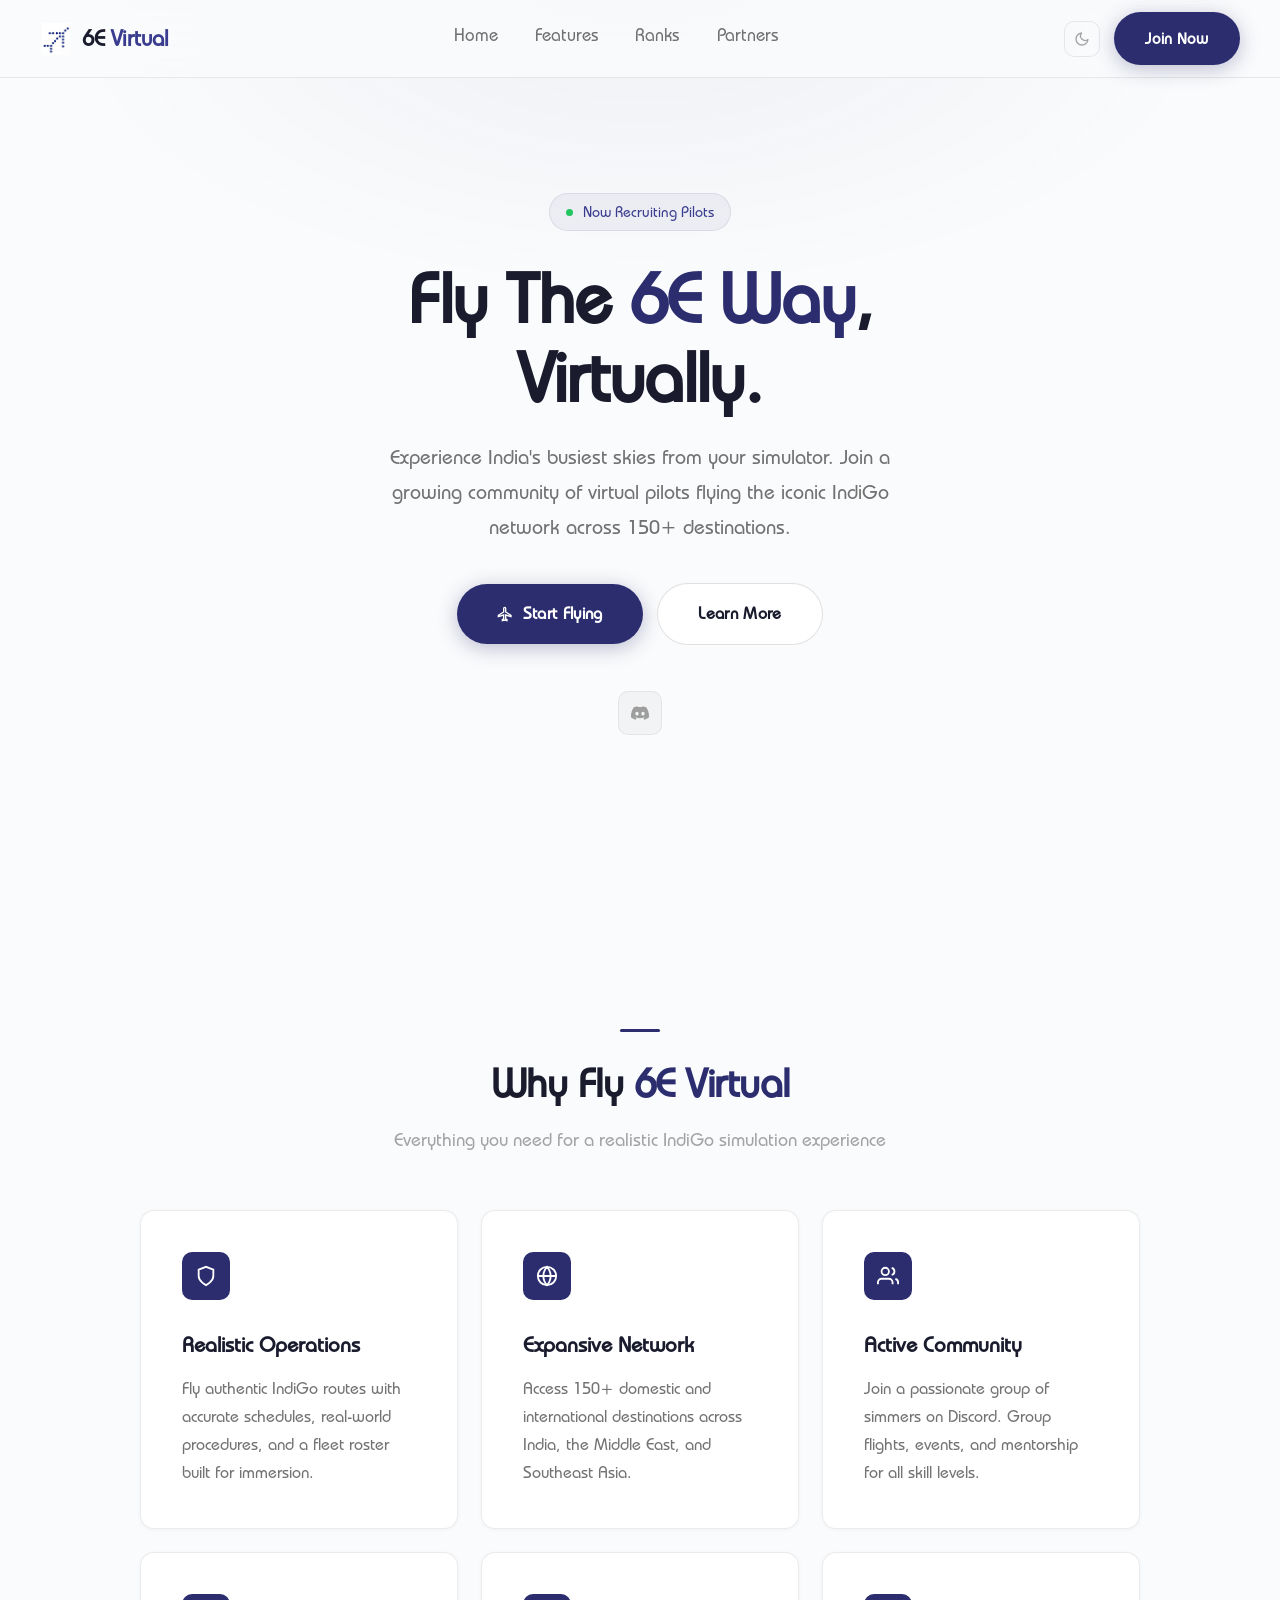
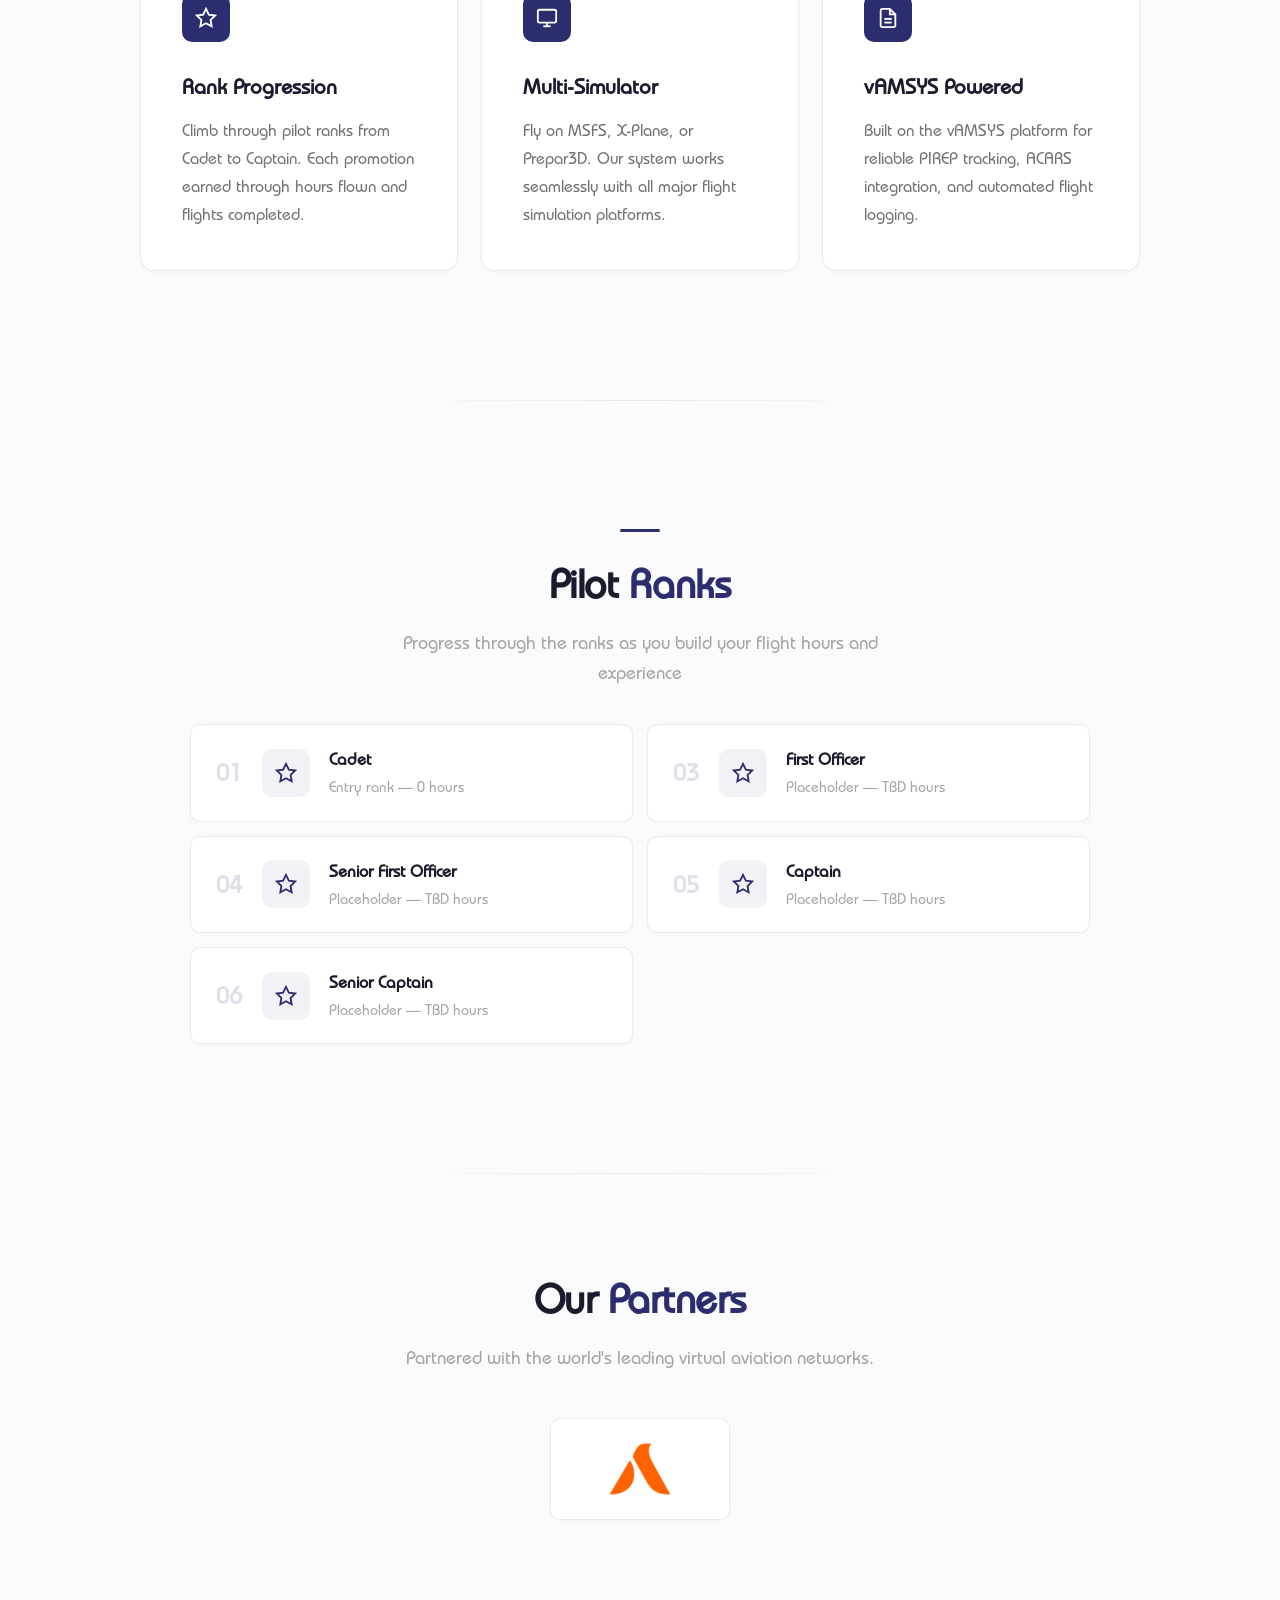
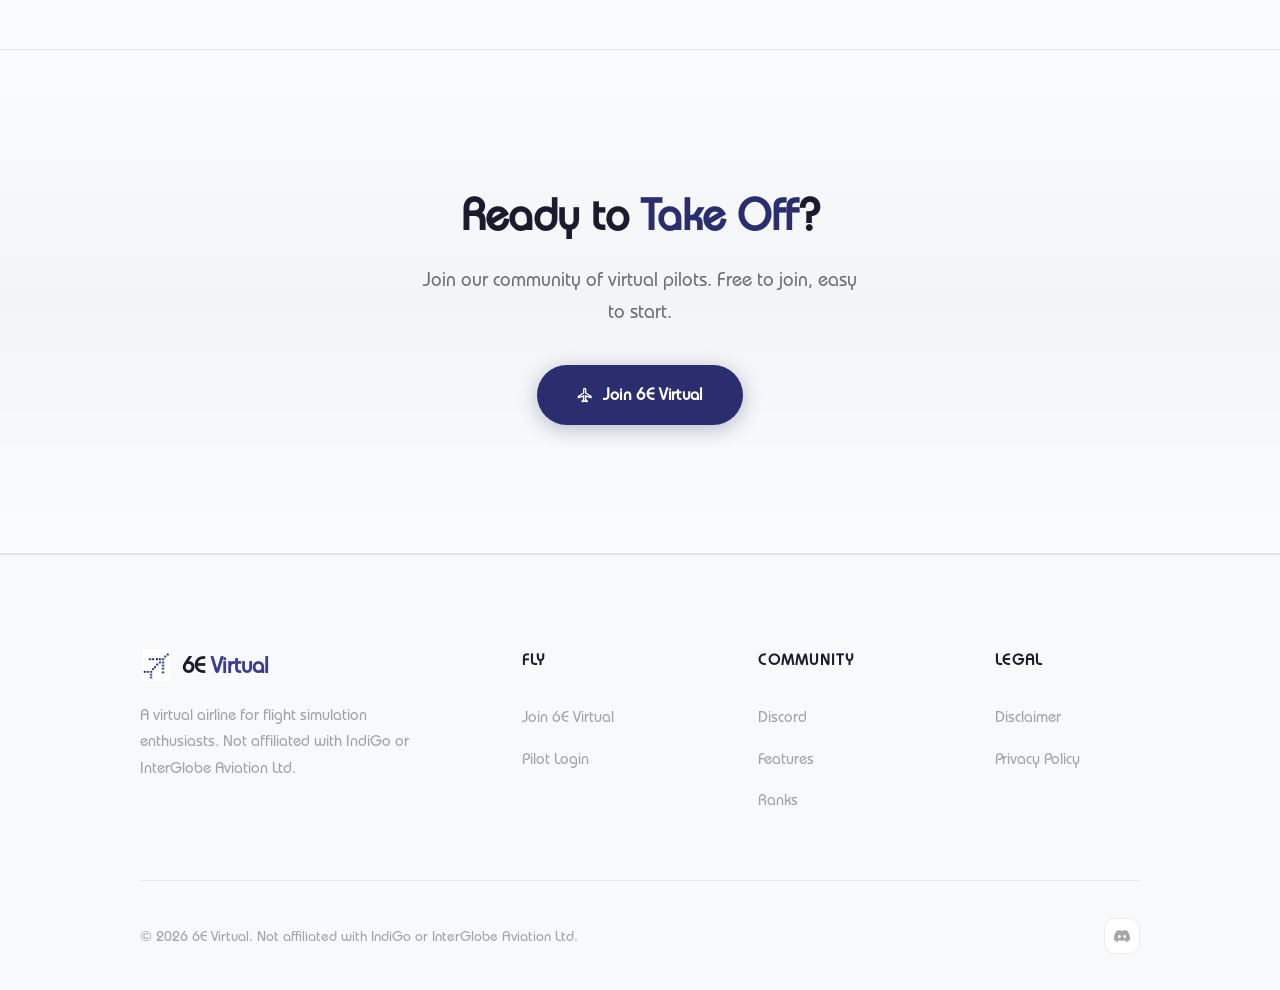
==== commit a6ecb073: "Update index.html" ====
--- a/index.html
+++ b/index.html
@@ -291,7 +291,7 @@
             
             <!-- Partner 1: Golden Age Aviation -->
             <a href="https://www.akasavirtual.com/" class="partner-logo" target="_blank">
-                <img src="Images/Akasa.png" alt="Akasa Virtual">
+                <img src="images/Akasa.png" alt="Akasa Virtual">
             </a>
             
             <!-- Partner 2: Add more partners like this -->
